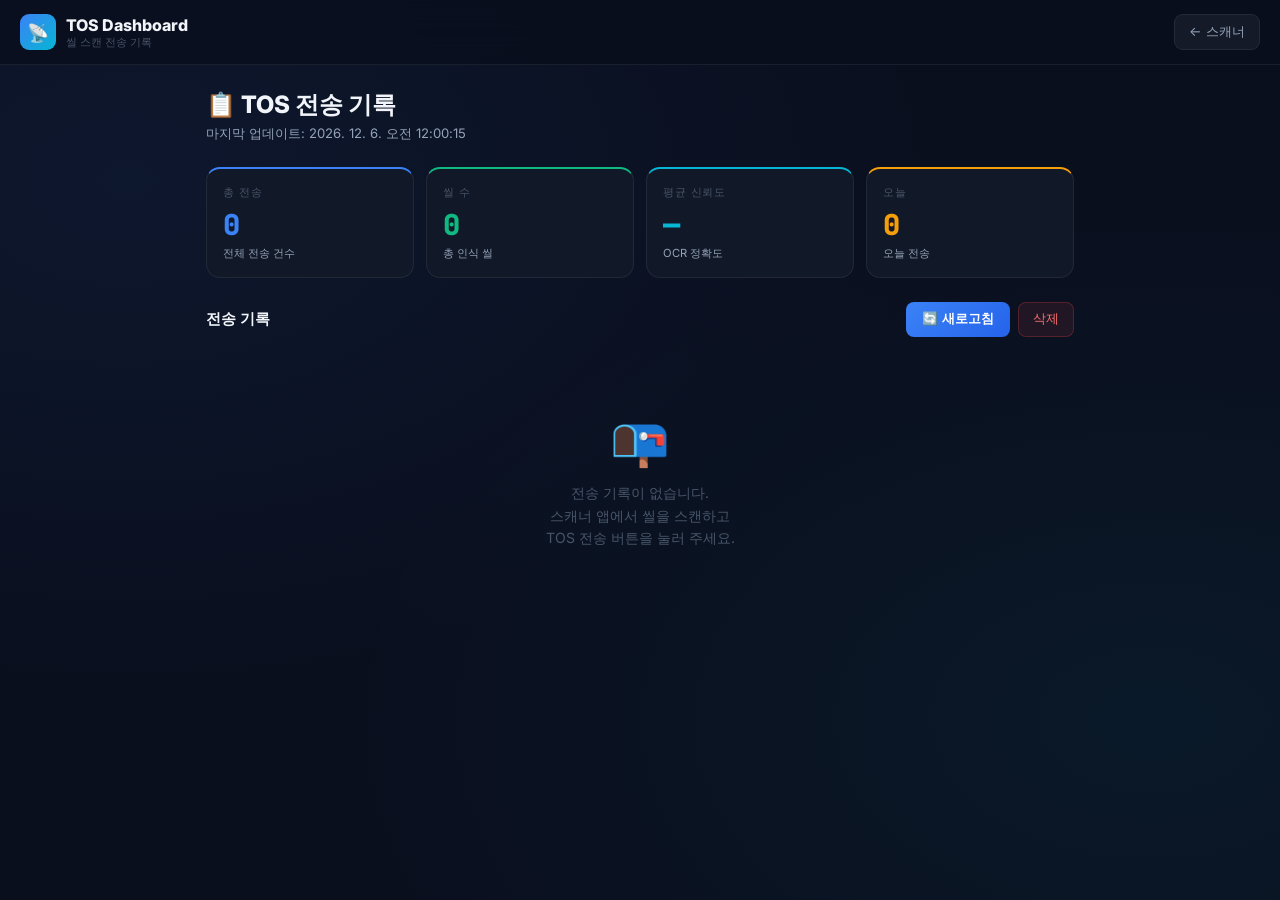
==== dashboard.html @ 5466a6f7 "Initial commit: SealScan Android PWA - Container Seal Scanner" ====
<!DOCTYPE html>
<html lang="ko">

<head>
    <meta charset="UTF-8" />
    <meta name="viewport" content="width=device-width, initial-scale=1.0, maximum-scale=1.0, user-scalable=no" />
    <meta name="mobile-web-app-capable" content="yes" />
    <meta name="apple-mobile-web-app-capable" content="yes" />
    <meta name="theme-color" content="#0a0f1e" />
    <title>TOS Dashboard | SealScan</title>
    <link rel="manifest" href="manifest.json" />
    <link rel="preconnect" href="https://fonts.googleapis.com" />
    <link
        href="https://fonts.googleapis.com/css2?family=Inter:wght@300;400;500;600;700;800&family=JetBrains+Mono:wght@400;600&display=swap"
        rel="stylesheet" />
    <style>
        :root {
            --bg: #0a0f1e;
            --bg2: #0d1528;
            --card: #111827;
            --blue: #3b82f6;
            --cyan: #06b6d4;
            --green: #10b981;
            --yellow: #f59e0b;
            --orange: #f97316;
            --red: #ef4444;
            --text: #f1f5f9;
            --sec: #94a3b8;
            --muted: #475569;
            --border: rgba(255, 255, 255, 0.07);
        }

        *,
        *::before,
        *::after {
            box-sizing: border-box;
            margin: 0;
            padding: 0;
        }

        html,
        body {
            font-family: 'Inter', sans-serif;
            background: var(--bg);
            color: var(--text);
            min-height: 100vh;
            background-image:
                radial-gradient(ellipse at 10% 20%, rgba(59, 130, 246, 0.07) 0%, transparent 50%),
                radial-gradient(ellipse at 90% 80%, rgba(6, 182, 212, 0.06) 0%, transparent 50%);
        }

        /* ── TOP BAR ── */
        header {
            position: sticky;
            top: 0;
            z-index: 100;
            background: rgba(10, 15, 30, 0.95);
            backdrop-filter: blur(20px);
            border-bottom: 1px solid var(--border);
            padding: 14px 20px;
            display: flex;
            align-items: center;
            justify-content: space-between;
            gap: 12px;
        }

        .hdr-left {
            display: flex;
            align-items: center;
            gap: 10px;
        }

        .hdr-logo {
            width: 36px;
            height: 36px;
            background: linear-gradient(135deg, var(--blue), var(--cyan));
            border-radius: 9px;
            display: flex;
            align-items: center;
            justify-content: center;
            font-size: 1.1rem;
        }

        .hdr-title {
            font-size: 1rem;
            font-weight: 800;
        }

        .hdr-sub {
            font-size: 0.7rem;
            color: var(--muted);
            display: block;
        }

        .btn-back {
            display: flex;
            align-items: center;
            gap: 6px;
            background: rgba(255, 255, 255, 0.05);
            border: 1px solid var(--border);
            border-radius: 9px;
            padding: 8px 14px;
            color: var(--sec);
            text-decoration: none;
            font-size: 0.82rem;
            transition: all .2s;
        }

        .btn-back:hover {
            background: rgba(255, 255, 255, 0.1);
            color: var(--text);
        }

        main {
            max-width: 900px;
            margin: 0 auto;
            padding: 24px 16px 60px;
        }

        h1 {
            font-size: 1.5rem;
            font-weight: 800;
            margin-bottom: 4px;
        }

        .subtitle {
            color: var(--sec);
            font-size: 0.82rem;
            margin-bottom: 24px;
        }

        /* ── STATS ── */
        .stats {
            display: grid;
            grid-template-columns: repeat(2, 1fr);
            gap: 12px;
            margin-bottom: 24px;
        }

        @media(min-width:600px) {
            .stats {
                grid-template-columns: repeat(4, 1fr);
            }
        }

        .stat {
            background: var(--card);
            border: 1px solid var(--border);
            border-radius: 14px;
            padding: 16px;
        }

        .stat.blue {
            border-top: 2px solid var(--blue);
        }

        .stat.green {
            border-top: 2px solid var(--green);
        }

        .stat.cyan {
            border-top: 2px solid var(--cyan);
        }

        .stat.yellow {
            border-top: 2px solid var(--yellow);
        }

        .stat-lbl {
            font-size: 0.68rem;
            color: var(--muted);
            text-transform: uppercase;
            letter-spacing: .08em;
            margin-bottom: 6px;
        }

        .stat-val {
            font-size: 1.8rem;
            font-weight: 800;
            font-family: 'JetBrains Mono', monospace;
        }

        .stat.blue .stat-val {
            color: var(--blue);
        }

        .stat.green .stat-val {
            color: var(--green);
        }

        .stat.cyan .stat-val {
            color: var(--cyan);
        }

        .stat.yellow .stat-val {
            color: var(--yellow);
        }

        .stat-note {
            font-size: 0.7rem;
            color: var(--sec);
            margin-top: 2px;
        }

        /* ── CONTROLS ── */
        .controls {
            display: flex;
            align-items: center;
            justify-content: space-between;
            margin-bottom: 14px;
            flex-wrap: wrap;
            gap: 10px;
        }

        .sec-title {
            font-size: 0.95rem;
            font-weight: 700;
        }

        .ctrl-btns {
            display: flex;
            gap: 8px;
        }

        .btn-ref {
            background: linear-gradient(135deg, var(--blue), #2563eb);
            border: none;
            color: white;
            padding: 8px 16px;
            border-radius: 8px;
            font-size: 0.8rem;
            font-weight: 600;
            cursor: pointer;
        }

        .btn-del {
            background: rgba(239, 68, 68, 0.1);
            border: 1px solid rgba(239, 68, 68, 0.25);
            color: #f87171;
            padding: 8px 14px;
            border-radius: 8px;
            font-size: 0.8rem;
            cursor: pointer;
        }

        /* ── CARDS ── */
        .cards-list {
            display: flex;
            flex-direction: column;
            gap: 16px;
        }

        .tx-card {
            background: var(--card);
            border: 1px solid var(--border);
            border-radius: 16px;
            overflow: hidden;
            animation: card-in .3s ease;
        }

        @keyframes card-in {
            from {
                opacity: 0;
                transform: translateY(8px)
            }

            to {
                opacity: 1;
                transform: translateY(0)
            }
        }

        .tx-card-header {
            display: flex;
            align-items: center;
            justify-content: space-between;
            padding: 14px 16px 10px;
            border-bottom: 1px solid var(--border);
        }

        .tx-no {
            font-family: 'JetBrains Mono', monospace;
            font-size: 0.78rem;
            color: var(--muted);
        }

        .tx-ts {
            font-family: 'JetBrains Mono', monospace;
            font-size: 0.78rem;
            color: var(--sec);
        }

        .tx-badges {
            display: flex;
            gap: 6px;
        }

        .op-badge {
            font-size: 0.68rem;
            font-weight: 700;
            padding: 2px 8px;
            border-radius: 100px;
            text-transform: uppercase;
            letter-spacing: .05em;
        }

        .op-IMPORT {
            background: rgba(16, 185, 129, 0.15);
            color: #6ee7b7;
        }

        .op-EXPORT {
            background: rgba(245, 158, 11, 0.15);
            color: #fde68a;
        }

        .op-TRANSSHIP {
            background: rgba(139, 92, 246, 0.15);
            color: #c4b5fd;
        }

        .tx-ok {
            font-size: 0.68rem;
            color: var(--green);
        }

        .tx-card-body {
            display: flex;
            gap: 14px;
            padding: 12px 16px;
        }

        /* Photo */
        .tx-photo {
            width: 90px;
            height: 76px;
            border-radius: 10px;
            object-fit: cover;
            flex-shrink: 0;
            border: 1px solid var(--border);
            background: #000;
        }

        .tx-photo-placeholder {
            width: 90px;
            height: 76px;
            border-radius: 10px;
            background: rgba(255, 255, 255, 0.04);
            border: 1px solid var(--border);
            display: flex;
            align-items: center;
            justify-content: center;
            font-size: 1.6rem;
            flex-shrink: 0;
            color: var(--muted);
        }

        /* Seals chips */
        .tx-seals {
            flex: 1;
            display: flex;
            flex-direction: column;
            gap: 6px;
            justify-content: center;
        }

        .seal-row {
            display: flex;
            align-items: center;
            gap: 8px;
            font-size: 0.82rem;
        }

        .seal-line-badge {
            font-size: 0.65rem;
            font-weight: 700;
            padding: 2px 7px;
            border-radius: 4px;
            white-space: nowrap;
            letter-spacing: .04em;
        }

        .badge-ym {
            background: rgba(59, 130, 246, 0.15);
            color: #93c5fd;
        }

        .badge-hmm {
            background: rgba(6, 182, 212, 0.15);
            color: #67e8f9;
        }

        .badge-hl {
            background: rgba(249, 115, 22, 0.15);
            color: #fdba74;
        }

        .badge-oth {
            background: rgba(139, 92, 246, 0.15);
            color: #c4b5fd;
        }

        .seal-num {
            font-family: 'JetBrains Mono', monospace;
            font-size: .88rem;
            font-weight: 700;
            color: var(--text);
        }

        .seal-conf {
            font-size: .68rem;
            color: var(--green);
        }

        /* meta row */
        .tx-meta {
            display: flex;
            gap: 3px;
            padding: 8px 16px;
            border-top: 1px solid var(--border);
            font-size: 0.72rem;
            color: var(--muted);
            font-family: 'JetBrains Mono', monospace;
            flex-wrap: wrap;
        }

        .tx-meta span {
            margin-right: 14px;
        }

        /* Photo modal */
        .photo-modal {
            display: none;
            position: fixed;
            inset: 0;
            background: rgba(0, 0, 0, 0.9);
            z-index: 999;
            align-items: center;
            justify-content: center;
        }

        .photo-modal.show {
            display: flex;
        }

        .photo-modal img {
            max-width: 95vw;
            max-height: 90vh;
            border-radius: 12px;
        }

        .photo-modal-close {
            position: absolute;
            top: 20px;
            right: 20px;
            background: rgba(255, 255, 255, 0.1);
            border: none;
            color: white;
            font-size: 1.4rem;
            width: 40px;
            height: 40px;
            border-radius: 50%;
            cursor: pointer;
        }

        /* Empty */
        .empty {
            text-align: center;
            padding: 60px 20px;
            color: var(--muted);
        }

        .empty-icon {
            font-size: 3rem;
            margin-bottom: 12px;
        }

        .empty p {
            font-size: .88rem;
            line-height: 1.6;
        }
    </style>
</head>

<body>
    <header>
        <div class="hdr-left">
            <div class="hdr-logo">📡</div>
            <div>
                <span class="hdr-title">TOS Dashboard</span>
                <span class="hdr-sub">씰 스캔 전송 기록</span>
            </div>
        </div>
        <a href="index.html" class="btn-back">← 스캐너</a>
    </header>

    <main>
        <h1>📋 TOS 전송 기록</h1>
        <p class="subtitle" id="subtitle">마지막 업데이트: —</p>

        <!-- Stats -->
        <div class="stats">
            <div class="stat blue">
                <div class="stat-lbl">총 전송</div>
                <div class="stat-val" id="sTotal">0</div>
                <div class="stat-note">전체 전송 건수</div>
            </div>
            <div class="stat green">
                <div class="stat-lbl">씰 수</div>
                <div class="stat-val" id="sSeals">0</div>
                <div class="stat-note">총 인식 씰</div>
            </div>
            <div class="stat cyan">
                <div class="stat-lbl">평균 신뢰도</div>
                <div class="stat-val" id="sConf">—</div>
                <div class="stat-note">OCR 정확도</div>
            </div>
            <div class="stat yellow">
                <div class="stat-lbl">오늘</div>
                <div class="stat-val" id="sToday">0</div>
                <div class="stat-note">오늘 전송</div>
            </div>
        </div>

        <!-- Controls -->
        <div class="controls">
            <span class="sec-title">전송 기록</span>
            <div class="ctrl-btns">
                <button class="btn-ref" onclick="load()">🔄 새로고침</button>
                <button class="btn-del" onclick="clearAll()">삭제</button>
            </div>
        </div>

        <!-- Cards list -->
        <div class="cards-list" id="cardsList"></div>
        <div class="empty" id="emptyState" style="display:none">
            <div class="empty-icon">📭</div>
            <p>전송 기록이 없습니다.<br />스캐너 앱에서 씰을 스캔하고<br />TOS 전송 버튼을 눌러 주세요.</p>
        </div>
    </main>

    <!-- Photo lightbox -->
    <div class="photo-modal" id="photoModal" onclick="closePhoto()">
        <button class="photo-modal-close">✕</button>
        <img id="photoModalImg" src="" alt="seal capture" />
    </div>

    <script>
        function lineClass(num) {
            if (!num) return 'badge-oth';
            if (num.startsWith('YMAM')) return 'badge-ym';
            if (/^\d{2}\s/.test(num)) return 'badge-hmm';
            if (num.startsWith('HLC')) return 'badge-hl';
            return 'badge-oth';
        }
        function lineName(num) {
            if (!num) return '—';
            if (num.startsWith('YMAM')) return 'YM';
            if (/^\d{2}\s/.test(num)) return 'HMM';
            if (num.startsWith('HLC')) return 'HL';
            return 'OTHER';
        }

        function openPhoto(src) {
            document.getElementById('photoModalImg').src = src;
            document.getElementById('photoModal').classList.add('show');
        }
        function closePhoto() {
            document.getElementById('photoModal').classList.remove('show');
        }

        function load() {
            const history = JSON.parse(localStorage.getItem('sealScanHistory') || '[]');
            const list = document.getElementById('cardsList');
            const empty = document.getElementById('emptyState');
            const today = new Date().toDateString();

            let totalSeals = 0, totalConf = 0, confCt = 0, todayCount = 0;
            history.forEach(h => {
                (h.seals || []).forEach(s => {
                    totalSeals++;
                    if (s.confidence) { totalConf += s.confidence; confCt++; }
                });
                if (new Date(h.timestamp).toDateString() === today) todayCount++;
            });

            document.getElementById('sTotal').textContent = history.length;
            document.getElementById('sSeals').textContent = totalSeals;
            document.getElementById('sConf').textContent = confCt ? (totalConf / confCt).toFixed(1) + '%' : '—';
            document.getElementById('sToday').textContent = todayCount;
            document.getElementById('subtitle').textContent = `마지막 업데이트: ${new Date().toLocaleString('ko-KR')}`;

            if (!history.length) {
                list.innerHTML = ''; empty.style.display = 'block'; return;
            }
            empty.style.display = 'none';
            list.innerHTML = '';

            history.forEach((h, idx) => {
                const n = history.length - idx;
                const dt = new Date(h.timestamp);
                const dateStr = dt.toLocaleDateString('ko-KR');
                const timeStr = dt.toLocaleTimeString('ko-KR');
                const hasPhoto = !!h.capturedImage;

                const sealsHtml = (h.seals || []).map(s => `
        <div class="seal-row">
          <span class="seal-line-badge ${lineClass(s.sealNumber)}">${s.shippingLine || lineName(s.sealNumber)}</span>
          <span class="seal-num">${s.sealNumber || '—'}</span>
          <span class="seal-conf">${s.confidence || ''}%</span>
        </div>
      `).join('');

                const photoHtml = hasPhoto
                    ? `<img class="tx-photo" src="${h.capturedImage}" alt="seal" onclick="event.stopPropagation();openPhoto('${h.capturedImage}')" style="cursor:pointer" title="클릭해서 확대"/>`
                    : `<div class="tx-photo-placeholder">📷</div>`;

                const card = document.createElement('div');
                card.className = 'tx-card';
                card.innerHTML = `
        <div class="tx-card-header">
          <div>
            <div class="tx-no">전송 #${n}</div>
            <div class="tx-ts">${dateStr} ${timeStr}</div>
          </div>
          <div class="tx-badges">
            <span class="op-badge op-${h.operationType || 'IMPORT'}">${h.operationType || 'IMPORT'}</span>
            <span class="tx-ok">✅ 전송완료</span>
          </div>
        </div>
        <div class="tx-card-body">
          ${photoHtml}
          <div class="tx-seals">${sealsHtml}</div>
        </div>
        <div class="tx-meta">
          <span>터미널: ${h.terminalCode || '—'}</span>
          <span>담당자: ${h.operatorId || '—'}</span>
          <span>씰 수: ${(h.seals || []).length}개</span>
        </div>
      `;
                list.appendChild(card);
            });
        }

        function clearAll() {
            if (!confirm('전송 기록을 모두 삭제하시겠습니까?')) return;
            localStorage.removeItem('sealScanHistory');
            load();
        }

        load();
        setInterval(load, 15000);
    </script>
</body>

</html>
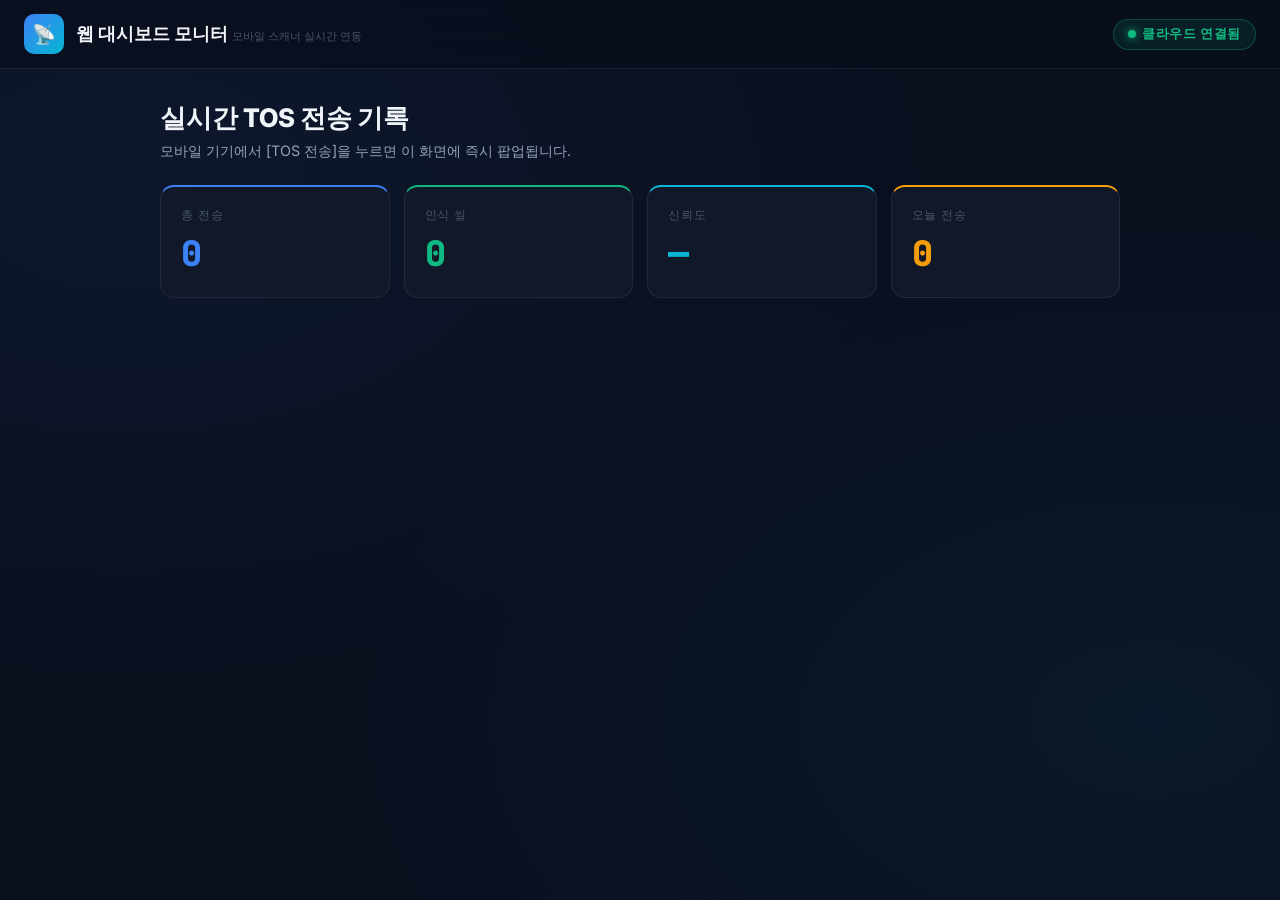
==== commit 03cbca1c: "feat: add real-time MQTT cloud sync" ====
--- a/dashboard.html
+++ b/dashboard.html
@@ -4,15 +4,14 @@
 <head>
     <meta charset="UTF-8" />
     <meta name="viewport" content="width=device-width, initial-scale=1.0, maximum-scale=1.0, user-scalable=no" />
-    <meta name="mobile-web-app-capable" content="yes" />
-    <meta name="apple-mobile-web-app-capable" content="yes" />
     <meta name="theme-color" content="#0a0f1e" />
-    <title>TOS Dashboard | SealScan</title>
-    <link rel="manifest" href="manifest.json" />
+    <title>TOS Web Dashboard | SealScan 실시간 전송</title>
     <link rel="preconnect" href="https://fonts.googleapis.com" />
     <link
         href="https://fonts.googleapis.com/css2?family=Inter:wght@300;400;500;600;700;800&family=JetBrains+Mono:wght@400;600&display=swap"
         rel="stylesheet" />
+    <!-- MQTT 실시간 라이브러리 추가 -->
+    <script src="https://unpkg.com/mqtt/dist/mqtt.min.js"></script>
     <style>
         :root {
             --bg: #0a0f1e;
@@ -44,12 +43,10 @@
             background: var(--bg);
             color: var(--text);
             min-height: 100vh;
-            background-image:
-                radial-gradient(ellipse at 10% 20%, rgba(59, 130, 246, 0.07) 0%, transparent 50%),
+            background-image: radial-gradient(ellipse at 10% 20%, rgba(59, 130, 246, 0.07) 0%, transparent 50%),
                 radial-gradient(ellipse at 90% 80%, rgba(6, 182, 212, 0.06) 0%, transparent 50%);
         }
 
-        /* ── TOP BAR ── */
         header {
             position: sticky;
             top: 0;
@@ -57,97 +54,99 @@
             background: rgba(10, 15, 30, 0.95);
             backdrop-filter: blur(20px);
             border-bottom: 1px solid var(--border);
-            padding: 14px 20px;
+            padding: 14px 24px;
             display: flex;
             align-items: center;
             justify-content: space-between;
+        }
+
+        .hdr-left {
+            display: flex;
+            align-items: center;
             gap: 12px;
         }
 
-        .hdr-left {
-            display: flex;
-            align-items: center;
-            gap: 10px;
-        }
-
         .hdr-logo {
-            width: 36px;
-            height: 36px;
+            width: 40px;
+            height: 40px;
             background: linear-gradient(135deg, var(--blue), var(--cyan));
-            border-radius: 9px;
+            border-radius: 10px;
             display: flex;
             align-items: center;
             justify-content: center;
+            font-size: 1.2rem;
+        }
+
+        .hdr-title {
             font-size: 1.1rem;
-        }
-
-        .hdr-title {
-            font-size: 1rem;
             font-weight: 800;
         }
 
-        .hdr-sub {
-            font-size: 0.7rem;
-            color: var(--muted);
-            display: block;
-        }
-
-        .btn-back {
+        .live-badge {
             display: flex;
             align-items: center;
             gap: 6px;
-            background: rgba(255, 255, 255, 0.05);
-            border: 1px solid var(--border);
-            border-radius: 9px;
-            padding: 8px 14px;
-            color: var(--sec);
-            text-decoration: none;
-            font-size: 0.82rem;
-            transition: all .2s;
-        }
-
-        .btn-back:hover {
-            background: rgba(255, 255, 255, 0.1);
-            color: var(--text);
+            background: rgba(16, 185, 129, 0.1);
+            border: 1px solid rgba(16, 185, 129, 0.3);
+            border-radius: 100px;
+            padding: 6px 14px;
+            font-size: 0.8rem;
+            font-weight: 700;
+            color: var(--green);
+            letter-spacing: 0.05em;
+        }
+
+        .live-dot {
+            width: 8px;
+            height: 8px;
+            border-radius: 50%;
+            background: var(--green);
+            box-shadow: 0 0 10px var(--green);
+            animation: blink 1.5s infinite;
+        }
+
+        @keyframes blink {
+
+            0%,
+            100% {
+                opacity: 1;
+            }
+
+            50% {
+                opacity: 0.3;
+            }
         }
 
         main {
-            max-width: 900px;
+            max-width: 1000px;
             margin: 0 auto;
-            padding: 24px 16px 60px;
+            padding: 32px 20px 60px;
         }
 
         h1 {
-            font-size: 1.5rem;
+            font-size: 1.6rem;
             font-weight: 800;
-            margin-bottom: 4px;
+            margin-bottom: 6px;
         }
 
         .subtitle {
             color: var(--sec);
-            font-size: 0.82rem;
+            font-size: 0.9rem;
             margin-bottom: 24px;
         }
 
-        /* ── STATS ── */
         .stats {
             display: grid;
-            grid-template-columns: repeat(2, 1fr);
-            gap: 12px;
+            grid-template-columns: repeat(4, 1fr);
+            gap: 14px;
             margin-bottom: 24px;
-        }
-
-        @media(min-width:600px) {
-            .stats {
-                grid-template-columns: repeat(4, 1fr);
-            }
         }
 
         .stat {
             background: var(--card);
             border: 1px solid var(--border);
             border-radius: 14px;
-            padding: 16px;
+            padding: 20px;
         }
 
         .stat.blue {
@@ -167,7 +166,7 @@
         }
 
         .stat-lbl {
-            font-size: 0.68rem;
+            font-size: 0.75rem;
             color: var(--muted);
             text-transform: uppercase;
             letter-spacing: .08em;
@@ -175,7 +174,7 @@
         }
 
         .stat-val {
-            font-size: 1.8rem;
+            font-size: 2.2rem;
             font-weight: 800;
             font-family: 'JetBrains Mono', monospace;
         }
@@ -196,58 +195,35 @@
             color: var(--yellow);
         }
 
-        .stat-note {
-            font-size: 0.7rem;
-            color: var(--sec);
-            margin-top: 2px;
-        }
-
-        /* ── CONTROLS ── */
-        .controls {
-            display: flex;
-            align-items: center;
-            justify-content: space-between;
-            margin-bottom: 14px;
-            flex-wrap: wrap;
-            gap: 10px;
-        }
-
-        .sec-title {
-            font-size: 0.95rem;
-            font-weight: 700;
-        }
-
-        .ctrl-btns {
-            display: flex;
-            gap: 8px;
-        }
-
-        .btn-ref {
-            background: linear-gradient(135deg, var(--blue), #2563eb);
-            border: none;
-            color: white;
-            padding: 8px 16px;
-            border-radius: 8px;
-            font-size: 0.8rem;
-            font-weight: 600;
-            cursor: pointer;
-        }
-
-        .btn-del {
-            background: rgba(239, 68, 68, 0.1);
-            border: 1px solid rgba(239, 68, 68, 0.25);
-            color: #f87171;
-            padding: 8px 14px;
-            border-radius: 8px;
-            font-size: 0.8rem;
-            cursor: pointer;
-        }
-
-        /* ── CARDS ── */
         .cards-list {
             display: flex;
             flex-direction: column;
             gap: 16px;
+        }
+
+        /* Notification Toast for new items */
+        .toast-live {
+            position: fixed;
+            top: 80px;
+            left: 50%;
+            transform: translateX(-50%) translateY(-20px);
+            background: rgba(0, 0, 0, 0.85);
+            color: #6ee7b7;
+            border: 1px solid var(--green);
+            padding: 10px 24px;
+            border-radius: 100px;
+            font-size: 0.9rem;
+            font-weight: 700;
+            z-index: 900;
+            opacity: 0;
+            pointer-events: none;
+            transition: all 0.4s cubic-bezier(0.34, 1.56, 0.64, 1);
+            box-shadow: 0 10px 30px rgba(16, 185, 129, 0.3);
+        }
+
+        .toast-live.show {
+            transform: translateX(-50%) translateY(0);
+            opacity: 1;
         }
 
         .tx-card {
@@ -255,18 +231,23 @@
             border: 1px solid var(--border);
             border-radius: 16px;
             overflow: hidden;
-            animation: card-in .3s ease;
+            animation: card-in .5s cubic-bezier(0.34, 1.56, 0.64, 1);
+        }
+
+        .tx-card.new-item {
+            border-color: var(--green);
+            box-shadow: 0 0 20px rgba(16, 185, 129, 0.15);
         }
 
         @keyframes card-in {
             from {
                 opacity: 0;
-                transform: translateY(8px)
+                transform: translateY(12px) scale(0.98)
             }
 
             to {
                 opacity: 1;
-                transform: translateY(0)
+                transform: translateY(0) scale(1)
             }
         }
 
@@ -274,31 +255,27 @@
             display: flex;
             align-items: center;
             justify-content: space-between;
-            padding: 14px 16px 10px;
+            padding: 16px 20px 12px;
             border-bottom: 1px solid var(--border);
+            background: rgba(255, 255, 255, 0.01);
         }
 
         .tx-no {
             font-family: 'JetBrains Mono', monospace;
-            font-size: 0.78rem;
+            font-size: 0.85rem;
             color: var(--muted);
         }
 
         .tx-ts {
             font-family: 'JetBrains Mono', monospace;
-            font-size: 0.78rem;
+            font-size: 0.85rem;
             color: var(--sec);
         }
 
-        .tx-badges {
-            display: flex;
-            gap: 6px;
-        }
-
         .op-badge {
-            font-size: 0.68rem;
+            font-size: 0.7rem;
             font-weight: 700;
-            padding: 2px 8px;
+            padding: 3px 10px;
             border-radius: 100px;
             text-transform: uppercase;
             letter-spacing: .05em;
@@ -314,70 +291,50 @@
             color: #fde68a;
         }
 
-        .op-TRANSSHIP {
-            background: rgba(139, 92, 246, 0.15);
-            color: #c4b5fd;
-        }
-
         .tx-ok {
-            font-size: 0.68rem;
+            font-size: 0.75rem;
             color: var(--green);
+            font-weight: 700;
+            margin-left: 10px;
         }
 
         .tx-card-body {
             display: flex;
-            gap: 14px;
-            padding: 12px 16px;
-        }
-
-        /* Photo */
+            gap: 20px;
+            padding: 16px 20px;
+        }
+
         .tx-photo {
-            width: 90px;
-            height: 76px;
-            border-radius: 10px;
+            width: 120px;
+            height: 90px;
+            border-radius: 12px;
             object-fit: cover;
-            flex-shrink: 0;
             border: 1px solid var(--border);
-            background: #000;
-        }
-
-        .tx-photo-placeholder {
-            width: 90px;
-            height: 76px;
-            border-radius: 10px;
-            background: rgba(255, 255, 255, 0.04);
-            border: 1px solid var(--border);
-            display: flex;
-            align-items: center;
-            justify-content: center;
-            font-size: 1.6rem;
-            flex-shrink: 0;
-            color: var(--muted);
-        }
-
-        /* Seals chips */
+            cursor: pointer;
+        }
+
         .tx-seals {
             flex: 1;
             display: flex;
             flex-direction: column;
-            gap: 6px;
+            gap: 8px;
             justify-content: center;
         }
 
         .seal-row {
             display: flex;
             align-items: center;
-            gap: 8px;
-            font-size: 0.82rem;
+            gap: 10px;
+            font-size: 0.9rem;
         }
 
         .seal-line-badge {
-            font-size: 0.65rem;
+            font-size: 0.7rem;
             font-weight: 700;
-            padding: 2px 7px;
-            border-radius: 4px;
-            white-space: nowrap;
-            letter-spacing: .04em;
+            padding: 3px 8px;
+            border-radius: 6px;
+            width: 80px;
+            text-align: center;
         }
 
         .badge-ym {
@@ -395,37 +352,32 @@
             color: #fdba74;
         }
 
-        .badge-oth {
-            background: rgba(139, 92, 246, 0.15);
-            color: #c4b5fd;
-        }
-
         .seal-num {
             font-family: 'JetBrains Mono', monospace;
-            font-size: .88rem;
+            font-size: 1.05rem;
             font-weight: 700;
             color: var(--text);
         }
 
         .seal-conf {
-            font-size: .68rem;
+            font-size: .75rem;
             color: var(--green);
-        }
-
-        /* meta row */
+            font-family: 'JetBrains Mono', monospace;
+        }
+
         .tx-meta {
             display: flex;
             gap: 3px;
-            padding: 8px 16px;
+            padding: 10px 20px;
             border-top: 1px solid var(--border);
-            font-size: 0.72rem;
+            background: rgba(0, 0, 0, 0.2);
+            font-size: 0.75rem;
             color: var(--muted);
             font-family: 'JetBrains Mono', monospace;
-            flex-wrap: wrap;
         }
 
         .tx-meta span {
-            margin-right: 14px;
+            margin-right: 20px;
         }
 
         /* Photo modal */
@@ -444,212 +396,177 @@
         }
 
         .photo-modal img {
-            max-width: 95vw;
-            max-height: 90vh;
+            max-width: 85vw;
+            max-height: 85vh;
             border-radius: 12px;
         }
 
-        .photo-modal-close {
-            position: absolute;
-            top: 20px;
-            right: 20px;
-            background: rgba(255, 255, 255, 0.1);
-            border: none;
-            color: white;
-            font-size: 1.4rem;
-            width: 40px;
-            height: 40px;
-            border-radius: 50%;
-            cursor: pointer;
-        }
-
-        /* Empty */
         .empty {
             text-align: center;
-            padding: 60px 20px;
+            padding: 80px 20px;
             color: var(--muted);
         }
 
         .empty-icon {
-            font-size: 3rem;
-            margin-bottom: 12px;
-        }
-
-        .empty p {
-            font-size: .88rem;
-            line-height: 1.6;
+            font-size: 4rem;
+            margin-bottom: 16px;
+            opacity: 0.3;
         }
     </style>
 </head>
 
 <body>
+
     <header>
         <div class="hdr-left">
             <div class="hdr-logo">📡</div>
             <div>
-                <span class="hdr-title">TOS Dashboard</span>
-                <span class="hdr-sub">씰 스캔 전송 기록</span>
+                <span class="hdr-title">웹 대시보드 모니터</span>
+                <span style="font-size:0.7rem;color:var(--muted);">모바일 스캐너 실시간 연동</span>
             </div>
         </div>
-        <a href="index.html" class="btn-back">← 스캐너</a>
+        <div class="live-badge" id="liveBadge">
+            <span class="live-dot"></span>클라우드 연결됨
+        </div>
     </header>
 
     <main>
-        <h1>📋 TOS 전송 기록</h1>
-        <p class="subtitle" id="subtitle">마지막 업데이트: —</p>
-
-        <!-- Stats -->
+        <h1>실시간 TOS 전송 기록</h1>
+        <p class="subtitle">모바일 기기에서 [TOS 전송]을 누르면 이 화면에 즉시 팝업됩니다.</p>
+
         <div class="stats">
             <div class="stat blue">
                 <div class="stat-lbl">총 전송</div>
                 <div class="stat-val" id="sTotal">0</div>
-                <div class="stat-note">전체 전송 건수</div>
             </div>
             <div class="stat green">
-                <div class="stat-lbl">씰 수</div>
+                <div class="stat-lbl">인식 씰</div>
                 <div class="stat-val" id="sSeals">0</div>
-                <div class="stat-note">총 인식 씰</div>
             </div>
             <div class="stat cyan">
-                <div class="stat-lbl">평균 신뢰도</div>
+                <div class="stat-lbl">신뢰도</div>
                 <div class="stat-val" id="sConf">—</div>
-                <div class="stat-note">OCR 정확도</div>
             </div>
             <div class="stat yellow">
-                <div class="stat-lbl">오늘</div>
+                <div class="stat-lbl">오늘 전송</div>
                 <div class="stat-val" id="sToday">0</div>
-                <div class="stat-note">오늘 전송</div>
             </div>
         </div>
 
-        <!-- Controls -->
-        <div class="controls">
-            <span class="sec-title">전송 기록</span>
-            <div class="ctrl-btns">
-                <button class="btn-ref" onclick="load()">🔄 새로고침</button>
-                <button class="btn-del" onclick="clearAll()">삭제</button>
-            </div>
-        </div>
-
-        <!-- Cards list -->
         <div class="cards-list" id="cardsList"></div>
         <div class="empty" id="emptyState" style="display:none">
             <div class="empty-icon">📭</div>
-            <p>전송 기록이 없습니다.<br />스캐너 앱에서 씰을 스캔하고<br />TOS 전송 버튼을 눌러 주세요.</p>
+            <p>아직 수신된 데이터가 없습니다.<br />모바일 폰에서 카메라 앱을 켜고 스캔 전송을 테스트해 보세요.</p>
         </div>
     </main>
 
-    <!-- Photo lightbox -->
-    <div class="photo-modal" id="photoModal" onclick="closePhoto()">
-        <button class="photo-modal-close">✕</button>
-        <img id="photoModalImg" src="" alt="seal capture" />
+    <div class="toast-live" id="toastLive">📢 방금 모바일에서 새 스캔 데이터가 도착했습니다!</div>
+    <div class="photo-modal" id="photoModal" onclick="this.classList.remove('show')"><img id="photoModalImg" src="" />
     </div>
 
     <script>
-        function lineClass(num) {
-            if (!num) return 'badge-oth';
-            if (num.startsWith('YMAM')) return 'badge-ym';
-            if (/^\d{2}\s/.test(num)) return 'badge-hmm';
-            if (num.startsWith('HLC')) return 'badge-hl';
-            return 'badge-oth';
-        }
-        function lineName(num) {
-            if (!num) return '—';
-            if (num.startsWith('YMAM')) return 'YM';
-            if (/^\d{2}\s/.test(num)) return 'HMM';
-            if (num.startsWith('HLC')) return 'HL';
-            return 'OTHER';
-        }
-
-        function openPhoto(src) {
-            document.getElementById('photoModalImg').src = src;
-            document.getElementById('photoModal').classList.add('show');
-        }
-        function closePhoto() {
-            document.getElementById('photoModal').classList.remove('show');
-        }
-
-        function load() {
-            const history = JSON.parse(localStorage.getItem('sealScanHistory') || '[]');
+        let historyData = JSON.parse(localStorage.getItem('sealScanHistory') || '[]');
+
+        function saveAndRender() {
+            localStorage.setItem('sealScanHistory', JSON.stringify(historyData));
+            renderAll();
+        }
+
+        // MQTT 클라우드 실시간 연결 (웹소켓)
+        const client = mqtt.connect('wss://test.mosquitto.org:8081/mqtt');
+        const TOPIC = 'sealscan/yskim032/tos_data';
+
+        client.on('connect', () => {
+            client.subscribe(TOPIC);
+            console.log("웹 대시보드 - MQTT 실시간 통신 연결 완료");
+        });
+
+        client.on('message', (topic, message) => {
+            try {
+                const payload = JSON.parse(message.toString());
+                // 새 데이터를 최상단에 추가
+                historyData.unshift(payload);
+                if (historyData.length > 50) historyData.pop();
+                saveAndRender();
+
+                // 알림 토스트 띄우기
+                const toast = document.getElementById('toastLive');
+                toast.classList.add('show');
+                setTimeout(() => toast.classList.remove('show'), 4000);
+
+                // 가장 첫 카드 초록색 하이라이트
+                setTimeout(() => {
+                    const cards = document.querySelectorAll('.tx-card');
+                    if (cards[0]) cards[0].classList.add('new-item');
+                }, 50);
+
+            } catch (e) { console.error("Message parse error", e); }
+        });
+
+        function getBadgeCls(line) {
+            if (line === 'YANG MING') return 'badge-ym';
+            if (line === 'HMM') return 'badge-hmm';
+            if (line === 'HAPAG-LLOYD') return 'badge-hl';
+            return 'badge-ym';
+        }
+
+        function renderAll() {
             const list = document.getElementById('cardsList');
             const empty = document.getElementById('emptyState');
-            const today = new Date().toDateString();
-
-            let totalSeals = 0, totalConf = 0, confCt = 0, todayCount = 0;
-            history.forEach(h => {
-                (h.seals || []).forEach(s => {
-                    totalSeals++;
-                    if (s.confidence) { totalConf += s.confidence; confCt++; }
-                });
-                if (new Date(h.timestamp).toDateString() === today) todayCount++;
-            });
-
-            document.getElementById('sTotal').textContent = history.length;
-            document.getElementById('sSeals').textContent = totalSeals;
-            document.getElementById('sConf').textContent = confCt ? (totalConf / confCt).toFixed(1) + '%' : '—';
-            document.getElementById('sToday').textContent = todayCount;
-            document.getElementById('subtitle').textContent = `마지막 업데이트: ${new Date().toLocaleString('ko-KR')}`;
-
-            if (!history.length) {
-                list.innerHTML = ''; empty.style.display = 'block'; return;
-            }
+            let tSeals = 0, tConf = 0, cCount = 0, today = 0;
+            const nowStr = new Date().toDateString();
+
+            document.getElementById('sTotal').textContent = historyData.length;
+            if (!historyData.length) { list.innerHTML = ''; empty.style.display = 'block'; return; }
             empty.style.display = 'none';
             list.innerHTML = '';
 
-            history.forEach((h, idx) => {
-                const n = history.length - idx;
+            historyData.forEach((h, idx) => {
+                (h.seals || []).forEach(s => { tSeals++; if (s.confidence) { tConf += s.confidence; cCount++; } });
+                if (new Date(h.timestamp).toDateString() === nowStr) today++;
+
                 const dt = new Date(h.timestamp);
-                const dateStr = dt.toLocaleDateString('ko-KR');
-                const timeStr = dt.toLocaleTimeString('ko-KR');
-                const hasPhoto = !!h.capturedImage;
 
                 const sealsHtml = (h.seals || []).map(s => `
         <div class="seal-row">
-          <span class="seal-line-badge ${lineClass(s.sealNumber)}">${s.shippingLine || lineName(s.sealNumber)}</span>
-          <span class="seal-num">${s.sealNumber || '—'}</span>
-          <span class="seal-conf">${s.confidence || ''}%</span>
+          <span class="seal-line-badge ${getBadgeCls(s.shippingLine)}">${s.shippingLine || '—'}</span>
+          <span class="seal-num">${s.sealNumber}</span>
+          <span class="seal-conf">${s.confidence}%</span>
         </div>
       `).join('');
-
-                const photoHtml = hasPhoto
-                    ? `<img class="tx-photo" src="${h.capturedImage}" alt="seal" onclick="event.stopPropagation();openPhoto('${h.capturedImage}')" style="cursor:pointer" title="클릭해서 확대"/>`
-                    : `<div class="tx-photo-placeholder">📷</div>`;
 
                 const card = document.createElement('div');
                 card.className = 'tx-card';
                 card.innerHTML = `
         <div class="tx-card-header">
           <div>
-            <div class="tx-no">전송 #${n}</div>
-            <div class="tx-ts">${dateStr} ${timeStr}</div>
+            <span class="tx-no">순번 #${historyData.length - idx}</span>
+            <span class="tx-ts" style="margin-left:12px;">${dt.toLocaleString('ko-KR')}</span>
           </div>
-          <div class="tx-badges">
-            <span class="op-badge op-${h.operationType || 'IMPORT'}">${h.operationType || 'IMPORT'}</span>
-            <span class="tx-ok">✅ 전송완료</span>
+          <div>
+            <span class="op-badge op-${h.operationType}">${h.operationType}</span>
+            <span class="tx-ok">✅ 수신완료</span>
           </div>
         </div>
         <div class="tx-card-body">
-          ${photoHtml}
+          <img class="tx-photo" src="${h.capturedImage || ''}" onclick="event.stopPropagation();document.getElementById('photoModalImg').src=this.src;document.getElementById('photoModal').classList.add('show');" />
           <div class="tx-seals">${sealsHtml}</div>
         </div>
         <div class="tx-meta">
-          <span>터미널: ${h.terminalCode || '—'}</span>
-          <span>담당자: ${h.operatorId || '—'}</span>
-          <span>씰 수: ${(h.seals || []).length}개</span>
+          <span>터미널: ${h.terminalCode}</span>
+          <span>작업자: ${h.operatorId}</span>
+          <span>전송 데이터 인증 완료</span>
         </div>
       `;
                 list.appendChild(card);
             });
-        }
-
-        function clearAll() {
-            if (!confirm('전송 기록을 모두 삭제하시겠습니까?')) return;
-            localStorage.removeItem('sealScanHistory');
-            load();
-        }
-
-        load();
-        setInterval(load, 15000);
+
+            document.getElementById('sSeals').textContent = tSeals;
+            document.getElementById('sConf').textContent = cCount ? (tConf / cCount).toFixed(1) + '%' : '—';
+            document.getElementById('sToday').textContent = today;
+        }
+
+        renderAll(); // 초기 렌더링
     </script>
 </body>
 
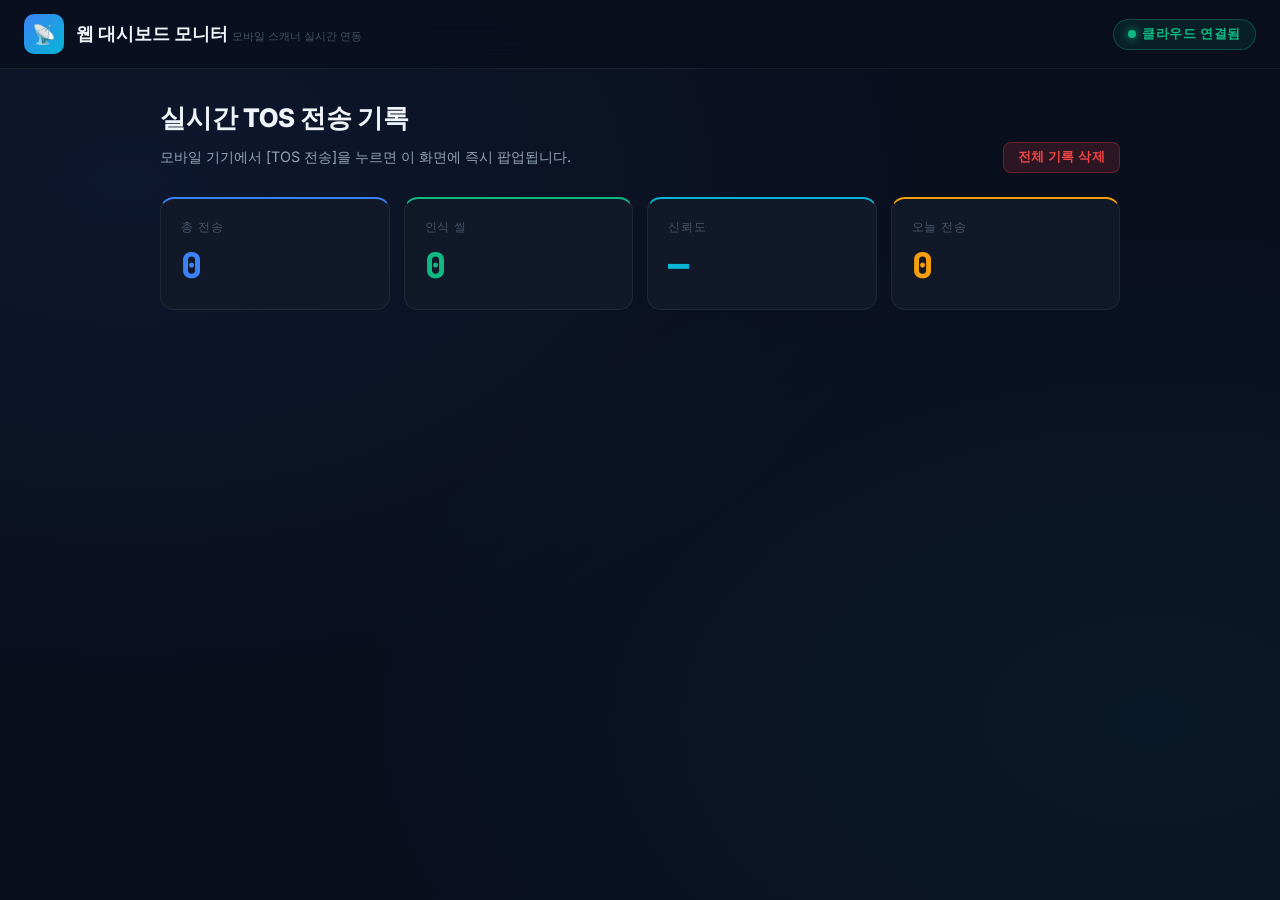
==== commit 85d83c67: "feat: add delete functionalities & placeholder for empty image to dashboard" ====
--- a/dashboard.html
+++ b/dashboard.html
@@ -432,7 +432,12 @@
 
     <main>
         <h1>실시간 TOS 전송 기록</h1>
-        <p class="subtitle">모바일 기기에서 [TOS 전송]을 누르면 이 화면에 즉시 팝업됩니다.</p>
+        <div style="display:flex; justify-content:space-between; align-items:center; margin-bottom:24px;">
+            <p class="subtitle" style="margin-bottom:0;">모바일 기기에서 [TOS 전송]을 누르면 이 화면에 즉시 팝업됩니다.</p>
+            <button onclick="clearAll()"
+                style="background:rgba(239, 68, 68, 0.15); color:var(--red); border:1px solid rgba(239, 68, 68, 0.3); padding:6px 14px; border-radius:8px; font-weight:700; cursor:pointer; font-size:0.8rem; letter-spacing:0.02em;">전체
+                기록 삭제</button>
+        </div>
 
         <div class="stats">
             <div class="stat blue">
@@ -472,6 +477,17 @@
             renderAll();
         }
 
+        function deleteItem(index) {
+            historyData.splice(index, 1);
+            saveAndRender();
+        }
+
+        function clearAll() {
+            if (!confirm('정말 모든 전송 기록을 삭제하시겠습니까?')) return;
+            historyData = [];
+            saveAndRender();
+        }
+
         // MQTT 클라우드 실시간 연결 (웹소켓)
         const client = mqtt.connect('wss://test.mosquitto.org:8081/mqtt');
         const TOPIC = 'sealscan/yskim032/tos_data';
@@ -534,6 +550,10 @@
           <span class="seal-conf">${s.confidence}%</span>
         </div>
       `).join('');
+
+                const imgHtml = h.capturedImage
+                    ? `<img class="tx-photo" src="${h.capturedImage}" onclick="event.stopPropagation();document.getElementById('photoModalImg').src=this.src;document.getElementById('photoModal').classList.add('show');" />`
+                    : `<div style="width:120px;height:90px;flex-shrink:0;border-radius:12px;background:rgba(255,255,255,0.03);border:1px dashed rgba(255,255,255,0.1);display:flex;align-items:center;justify-content:center;color:var(--muted);font-size:0.75rem;">사진 미포함<br/>(클라우드 전송)</div>`;
 
                 const card = document.createElement('div');
                 card.className = 'tx-card';
@@ -543,13 +563,14 @@
             <span class="tx-no">순번 #${historyData.length - idx}</span>
             <span class="tx-ts" style="margin-left:12px;">${dt.toLocaleString('ko-KR')}</span>
           </div>
-          <div>
+          <div style="display:flex; align-items:center; gap:8px;">
             <span class="op-badge op-${h.operationType}">${h.operationType}</span>
-            <span class="tx-ok">✅ 수신완료</span>
+            <span class="tx-ok" style="margin-right:4px;">✅ 수신완료</span>
+            <button onclick="deleteItem(${idx})" style="background:rgba(255,255,255,0.05); border:1px solid rgba(255,255,255,0.1); border-radius:6px; color:var(--sec); cursor:pointer; font-size:0.8rem; padding:4px 8px;" title="이 기록 삭제">삭제</button>
           </div>
         </div>
         <div class="tx-card-body">
-          <img class="tx-photo" src="${h.capturedImage || ''}" onclick="event.stopPropagation();document.getElementById('photoModalImg').src=this.src;document.getElementById('photoModal').classList.add('show');" />
+          ${imgHtml}
           <div class="tx-seals">${sealsHtml}</div>
         </div>
         <div class="tx-meta">
